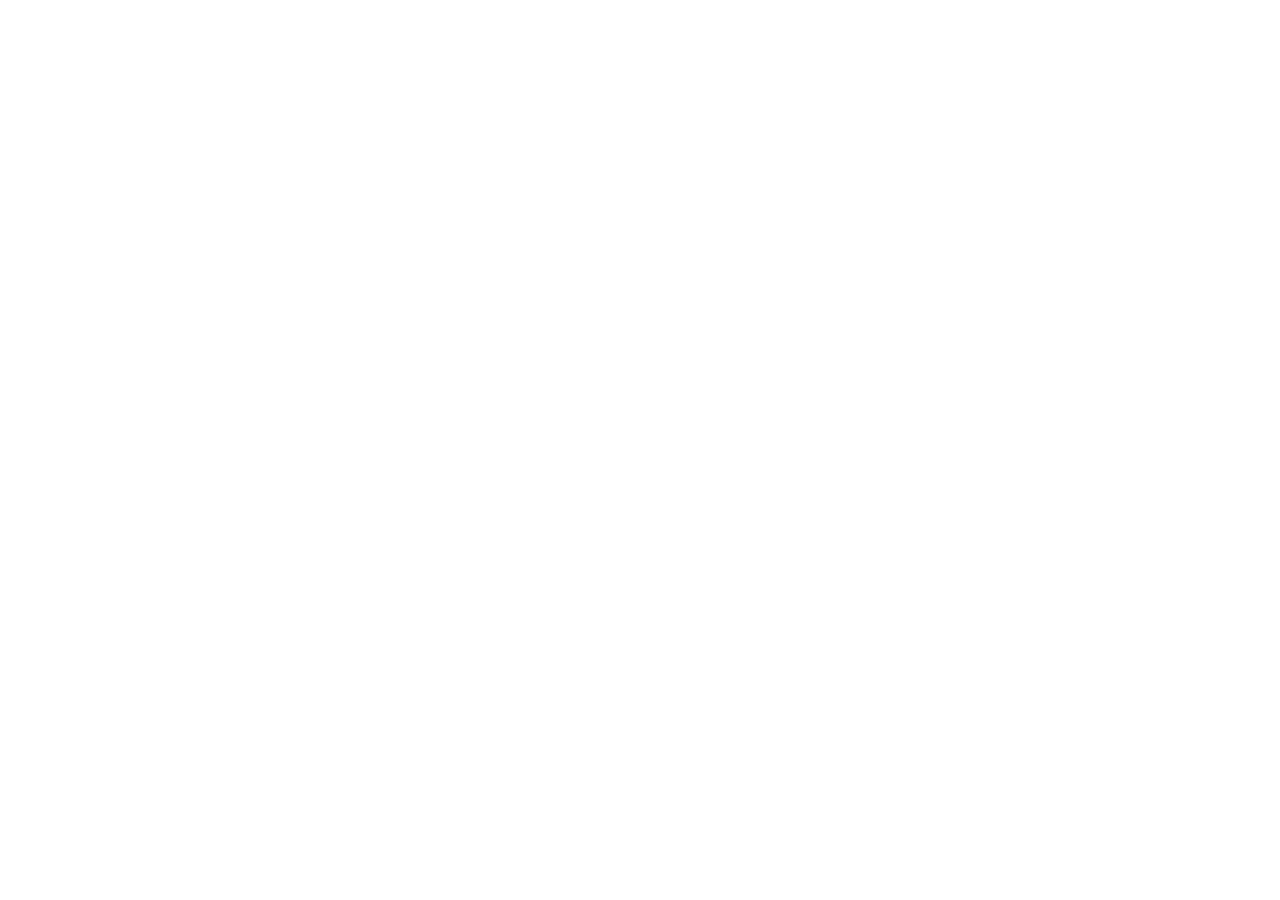
==== index.html @ f02c9998 "Initial commit" ====
<!DOCTYPE html>
<html lang="en">
<head>
    <meta charset="UTF-8">
    <meta name="viewport" content="width=device-width, initial-scale=1.0">
    <title>Landing Page</title>
</head>
<body>
    
</body>
</html>
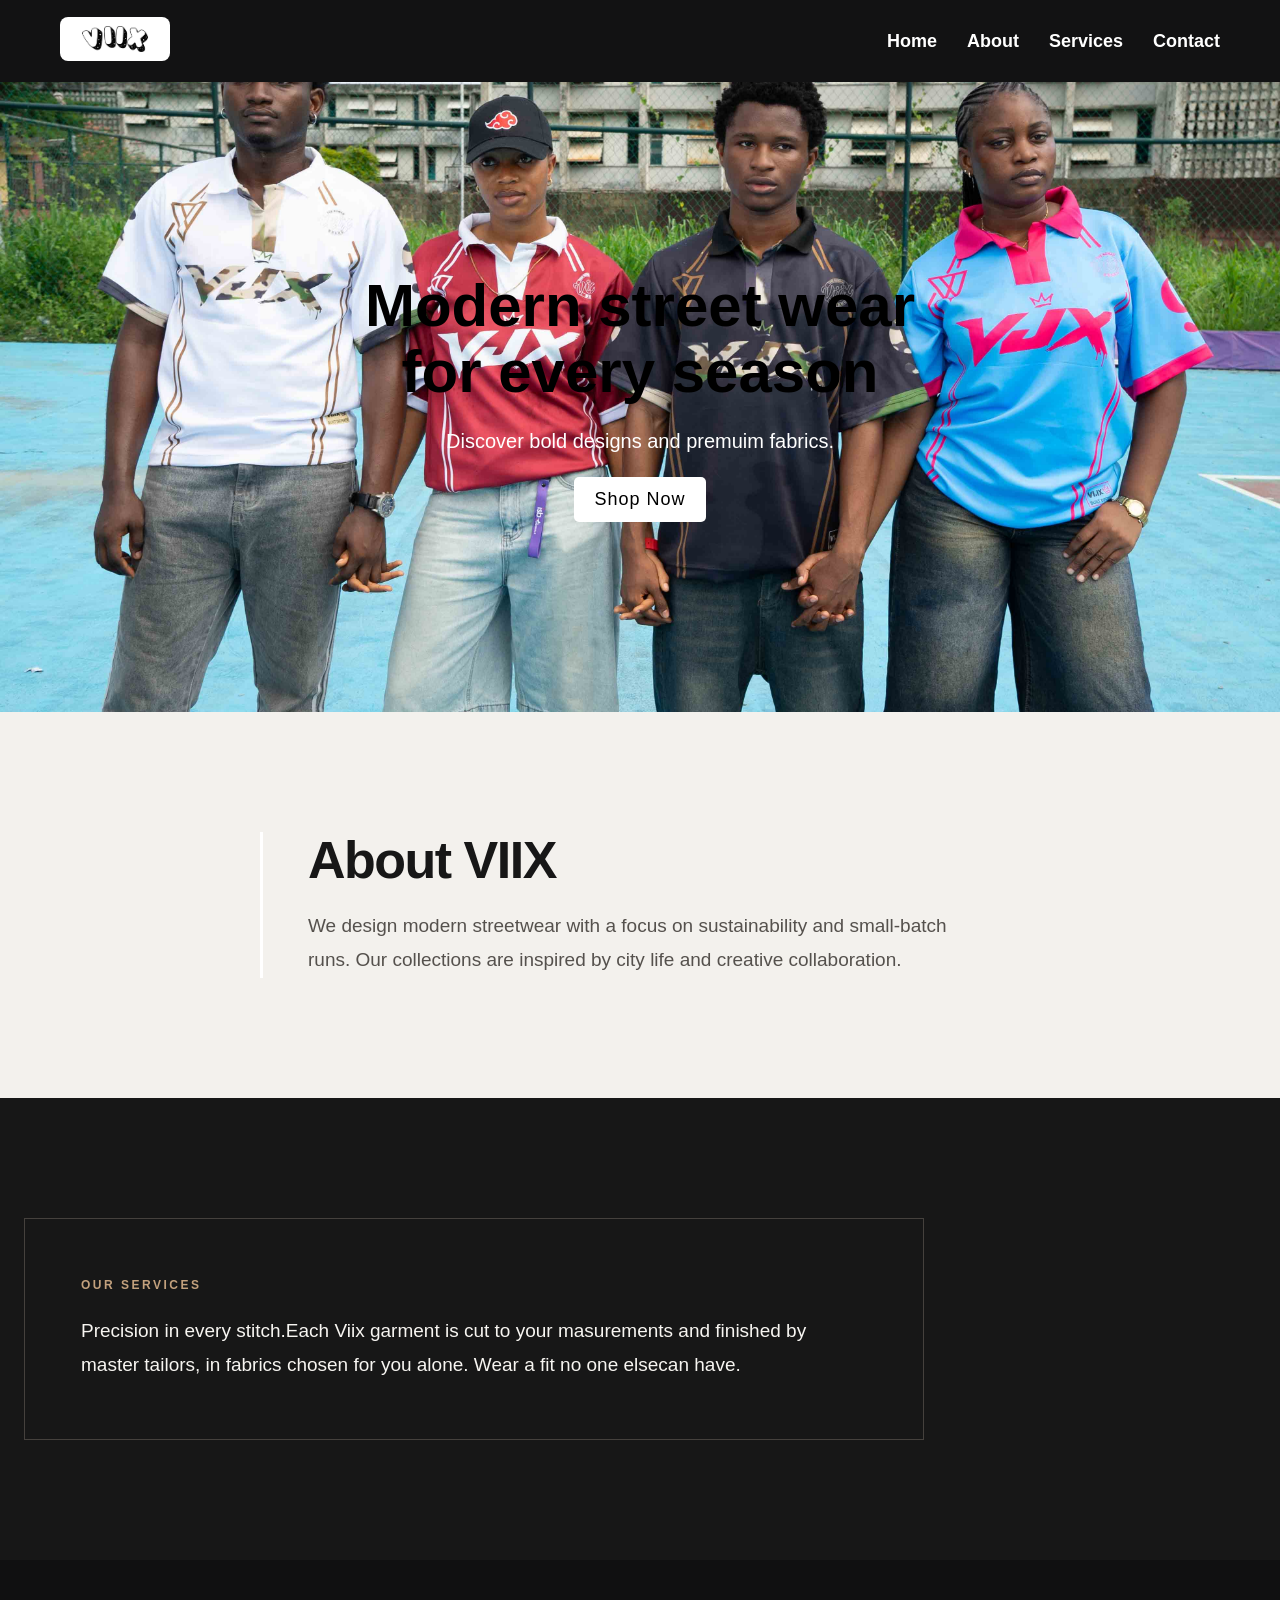
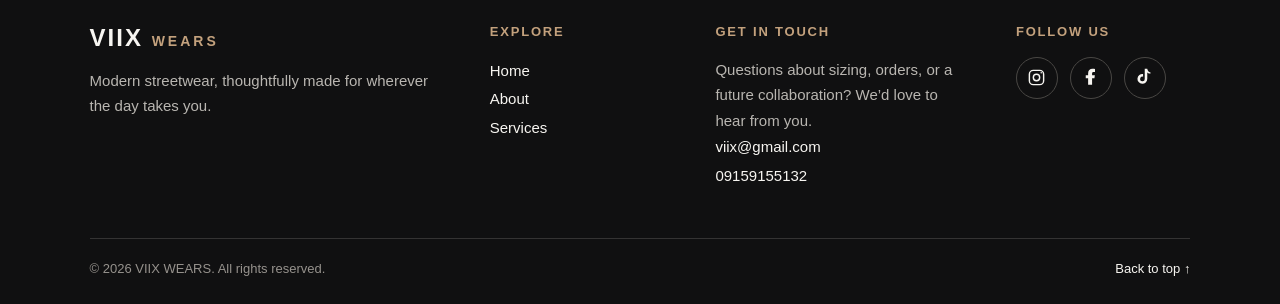
==== commit ca2be6bb: "initial commit" ====
--- a/index.html
+++ b/index.html
@@ -4,8 +4,74 @@
     <meta charset="UTF-8">
     <meta name="viewport" content="width=device-width, initial-scale=1.0">
     <title>Landing Page</title>
+    <link rel="stylesheet" href="style.css">
 </head>
 <body>
-    
+    <header class="navbar">
+        <a href="index.html" class="brand" aria-label="VIIX WEARS home">
+            <img src="images/logo.JPG" alt="viix logo" class="logo-img">
+        </a>
+            <ul>
+                <li><a href="#home">Home</a></li>
+                 <li><a href="#about">About</a></li>
+                  <li><a href="#services">Services</a></li>
+                   <li><a href="#contact">Contact</a></li>
+            </ul>
+    </header>
+    <section class="hero" id="home">
+        <h1> Modern street wear for every season</h1>
+        <p>Discover bold designs and premuim fabrics.</p>
+        <a href="#" class="btn">Shop Now</a>
+    </section>
+    <section id="about">
+        <div class="wrap">
+            <h2>About VIIX</h2>
+    <p>We design modern streetwear with a focus on sustainability and small-batch runs. Our collections are inspired by city life and creative collaboration.</p>
+        </div>
+    </section>
+    <section id="services">
+        <div class="wrap">
+            <p> Precision in every stitch.Each Viix garment is cut to your masurements and finished by master tailors, in fabrics chosen for you alone. Wear a fit no one elsecan have. </p>
+        </div>
+    </section>
+    <footer class="site-footer" id="contact">
+        <div class="footer-main">
+            <div class="footer-brand">
+                <a href="#home" class="footer-logo">VIIX <span>WEARS</span></a>
+                <p>Modern streetwear, thoughtfully made for wherever the day takes you.</p>
+            </div>
+            <nav class="footer-nav" aria-label="Footer navigation">
+                <h2>Explore</h2>
+                <a href="#home">Home</a>
+                <a href="#about">About</a>
+                <a href="#services">Services</a>
+            </nav>
+            <div class="footer-contact">
+                <h2>Get in touch</h2>
+                <p>Questions about sizing, orders, or a future collaboration? We’d love to hear from you.</p>
+                <a href="mailto:viix@gmail.com">viix@gmail.com</a>
+                <a href="tel:09159155132">09159155132</a>
+            </div>
+            <div class="footer-social">
+                <h2>Follow us</h2>
+                <div class="footer-social-links">
+                    <a href="https://instagram.com/" target="_blank" rel="noopener noreferrer" aria-label="Instagram">
+                        <svg viewBox="0 0 24 24" aria-hidden="true" focusable="false"><rect x="3" y="3" width="18" height="18" rx="5"/><circle cx="12" cy="12" r="4"/><circle class="icon-dot" cx="18" cy="6" r="1"/></svg>
+                    </a>
+                    <a href="https://facebook.com/" target="_blank" rel="noopener noreferrer" aria-label="Facebook">
+                        <svg viewBox="0 0 24 24" aria-hidden="true" focusable="false"><path d="M14 21v-8h3l.5-4H14V7c0-1.2.4-2 2-2h1.7V1.4C17 1.2 15.8 1 14.5 1 11.2 1 9 3 9 6.7V9H6v4h3v8h5Z"/></svg>
+                    </a>
+                    <a href="https://tiktok.com/" target="_blank" rel="noopener noreferrer" aria-label="TikTok">
+                        <svg viewBox="0 0 24 24" aria-hidden="true" focusable="false"><path d="M19.6 7.1a6.2 6.2 0 0 1-4.1-1.5v8.1a6.2 6.2 0 1 1-5.3-6.1v3.4a2.9 2.9 0 1 0 2.1 2.8V1h3.2c.2 2.3 1.8 4.2 4.1 4.7v1.4Z"/></svg>
+                    </a>
+                </div>
+            </div>
+        </div>
+        <div class="footer-bottom">
+            <p>© 2026 VIIX WEARS. All rights reserved.</p>
+            <a href="#home">Back to top ↑</a>
+        </div>
+    </footer>
+
 </body>
 </html>
--- a/style.css
+++ b/style.css
@@ -0,0 +1,297 @@
+*{
+    margin:0px;
+    padding: 0px;
+    box-sizing: border-box;
+    font-family: Arial, Helvetica, sans-serif;
+}
+html{
+    scroll-behavior: smooth;
+}
+body{
+    min-width: 320px;
+}
+.navbar{
+    background-color: #121213;
+    padding: 17px clamp(20px, 5vw, 60px);
+    display: flex;
+    justify-content: space-between;
+    align-items: center;
+    gap: 20px;
+}
+.logo-img{
+    height: 44px;
+    width: 110px;
+    object-fit: cover;
+    border-radius: 8px;
+}
+.navbar ul{
+    list-style: none;
+    display: flex;
+    flex-wrap: wrap;
+    justify-content: center;
+    gap: 12px clamp(16px, 2.5vw, 30px);
+}
+.navbar ul li a{
+    color: #fff;
+    text-decoration: none;
+    font-size: clamp(15px, 1.5vw, 18px);
+    font-weight: bold;
+    transition: 0.3s ease;
+}
+.navbar ul li a:hover{
+    color: #1a3340;
+}
+.hero{
+    min-height: 70vh;
+    min-height: 70svh;
+    padding: clamp(72px, 12vh, 140px) 24px;
+    background-image:url(images/Rhythmic\ Shot-134.JPG) ;
+    display: flex;
+    justify-content: center;
+    align-items: center;
+    text-align: center;
+    flex-direction: column;
+    background-size: cover;
+    background-repeat: no-repeat;
+    background-position: center;
+    color: black;
+}
+.hero h1{
+    max-width: 900px;
+    font-size: clamp(32px, 5.2vw, 60px);
+    line-height: 1.1;
+    text-wrap: balance;
+}
+.hero p{
+    max-width: 620px;
+    font-size: clamp(16px, 2vw, 20px);
+    line-height: 1.6;
+    margin: 20px 0px;
+    color: white;
+}
+.hero .btn{
+    display: inline-flex;
+    align-items: center;
+    justify-content: center;
+    padding: 12px 20px;
+    background-color: #fff;
+    color: black;
+    font-size: 18px;
+    letter-spacing: 1px;
+    text-decoration: none;
+    border-radius: 5px;
+    transition: 0.3s ease;
+}
+.hero .btn:hover{
+    background-color: black;
+    color: white;
+}
+#about,
+#services{
+    padding: clamp(64px, 10vw, 120px) 24px;
+}
+#about{
+    background: #f3f1ed;
+    color: #171717;
+}
+#about .wrap{
+    width: min(100%, 1080px);
+    margin: 0 auto;
+}
+#about .wrap{
+    max-width: 760px;
+    padding-left: clamp(20px,5vw,45px);
+    border-left: 3px solid white;
+}
+#about h2{
+    margin-bottom: 20px;
+    font-size: clamp(32px,5vw,52px);
+    line-height: 1.1;
+    letter-spacing: -1.5px;
+}
+#about p,
+#services p{
+    font-size: clamp(16px, 2vw, 19px);
+    line-height: 1.8;
+}
+#about p{
+    max-width: 650px;
+    color: #55514d;
+}
+#services{
+    background: #171717;
+    color: #f7f5f1;
+}
+#services .wrap{
+    max-width: 900px;
+    padding: clamp(28px, 5vw, 56px);
+    border: 1px solid #45413d;
+}
+#services p::before{
+    content: "OUR SERVICES";
+    display: block;
+    margin-bottom: 18px;
+    color: #c3a17d;
+    font-size: 12px;
+    font-weight: 700;
+    letter-spacing: 2.5px;
+}
+.site-footer{
+    padding: 64px clamp(20px, 7vw, 90px) 22px;
+    background: #101011;
+    color: #f7f5f1;
+}
+.footer-main{
+    width: min(100%, 1120px);
+    margin: 0 auto;
+    padding-bottom: 48px;
+    display: grid;
+    grid-template-columns: 1.4fr 0.7fr 1fr 0.7fr;
+    gap: clamp(24px, 4vw, 56px);
+}
+.footer-brand,
+.footer-contact{
+    max-width: 360px;
+}
+.footer-logo{
+    display: inline-block;
+    margin-bottom: 16px;
+    color: #f7f5f1;
+    font-size: 24px;
+    font-weight: 800;
+    letter-spacing: 2px;
+    text-decoration: none;
+}
+.footer-logo span{
+    color: #c3a17d;
+    font-size: 14px;
+    letter-spacing: 3px;
+}
+.footer-brand p,
+.footer-contact p{
+    color: #b9b6b1;
+    font-size: 15px;
+    line-height: 1.7;
+}
+.footer-nav,
+.footer-contact,
+.footer-social{
+    display: flex;
+    flex-direction: column;
+    align-items: flex-start;
+}
+.footer-nav h2,
+.footer-contact h2,
+.footer-social h2{
+    margin-bottom: 18px;
+    color: #c3a17d;
+    font-size: 13px;
+    letter-spacing: 1.8px;
+    text-transform: uppercase;
+}
+.footer-nav a,
+.footer-contact a,
+.footer-bottom a{
+    color: #f7f5f1;
+    font-size: 15px;
+    line-height: 1.9;
+    text-decoration: none;
+    transition: color 0.2s ease;
+}
+.footer-contact a{
+    overflow-wrap: anywhere;
+}
+.footer-nav a:hover,
+.footer-contact a:hover,
+.footer-bottom a:hover{
+    color: #c3a17d;
+}
+.footer-social-links{
+    display: flex;
+    gap: 12px;
+}
+.footer-social-links a{
+    width: 42px;
+    height: 42px;
+    display: grid;
+    place-items: center;
+    border: 1px solid #494744;
+    border-radius: 50%;
+    color: #f7f5f1;
+    transition: background-color 0.2s ease, border-color 0.2s ease, color 0.2s ease, transform 0.2s ease;
+}
+.footer-social-links a:hover{
+    transform: translateY(-2px);
+    border-color: #c3a17d;
+    background: #c3a17d;
+    color: #101011;
+}
+.footer-social-links a:focus-visible{
+    outline: 2px solid #c3a17d;
+    outline-offset: 3px;
+}
+.footer-social-links svg{
+    width: 19px;
+    height: 19px;
+    fill: currentColor;
+}
+.footer-social-links a:first-child svg{
+    fill: none;
+    stroke: currentColor;
+    stroke-width: 1.8;
+}
+.footer-social-links .icon-dot{
+    fill: currentColor;
+    stroke: none;
+}
+.footer-bottom{
+    width: min(100%, 1120px);
+    margin: 0 auto;
+    padding-top: 18px;
+    border-top: 1px solid #343333;
+    display: flex;
+    justify-content: space-between;
+    align-items: center;
+    gap: 16px;
+}
+.footer-bottom p{
+    color: #96928d;
+    font-size: 13px;
+    line-height: 1.6;
+}
+.footer-bottom a{
+    font-size: 13px;
+}
+@media (max-width: 900px){
+    .footer-main{
+        grid-template-columns: repeat(2, minmax(0, 1fr));
+        gap: 36px 28px;
+    }
+}
+@media (max-width: 600px){
+    .site-footer{
+        padding: 48px 20px 20px;
+    }
+    .footer-main{
+        gap: 30px 20px;
+        padding-bottom: 34px;
+    }
+    .footer-brand,
+    .footer-contact{
+        grid-column: 1 / -1;
+    }
+    .footer-bottom{
+        align-items: flex-start;
+        flex-direction: column;
+        gap: 8px;
+    }
+}
+@media (max-width: 360px){
+    .footer-main{
+        grid-template-columns: 1fr;
+    }
+    .footer-brand,
+    .footer-contact{
+        grid-column: auto;
+    }
+}
